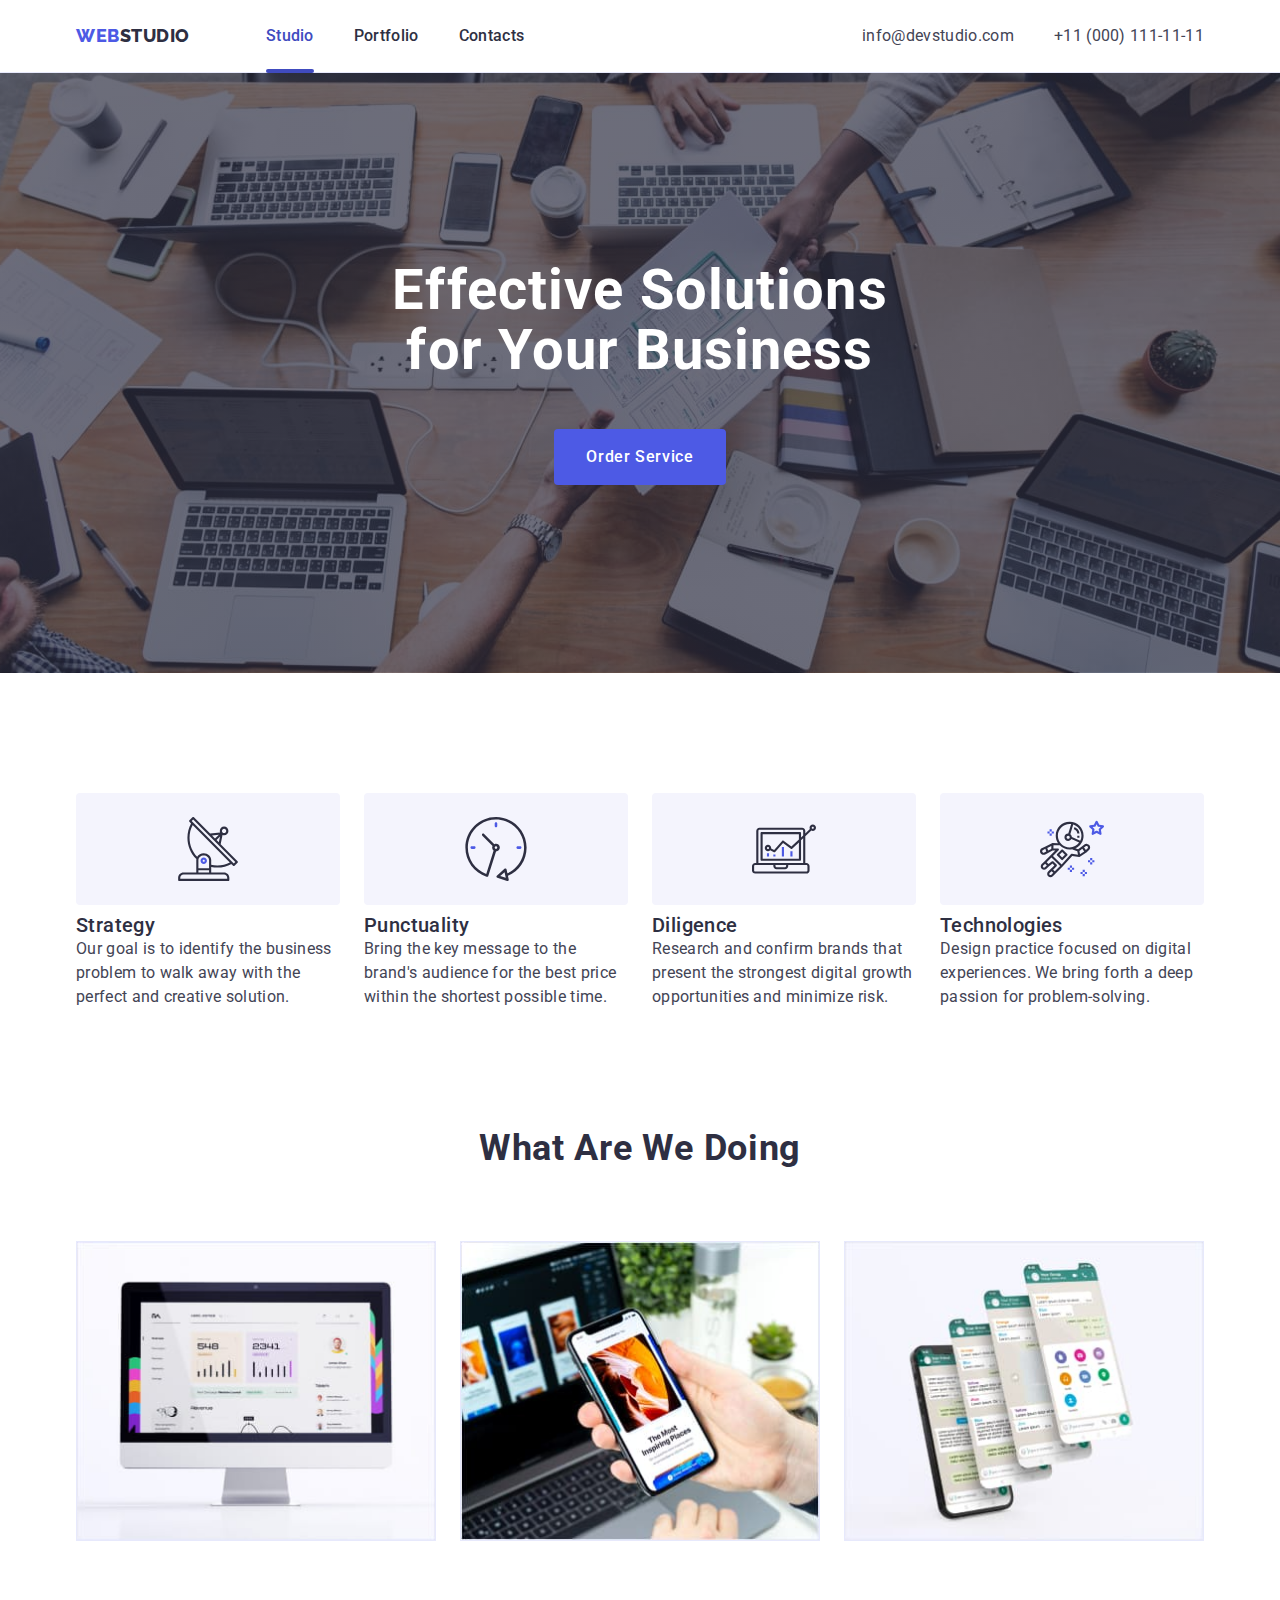
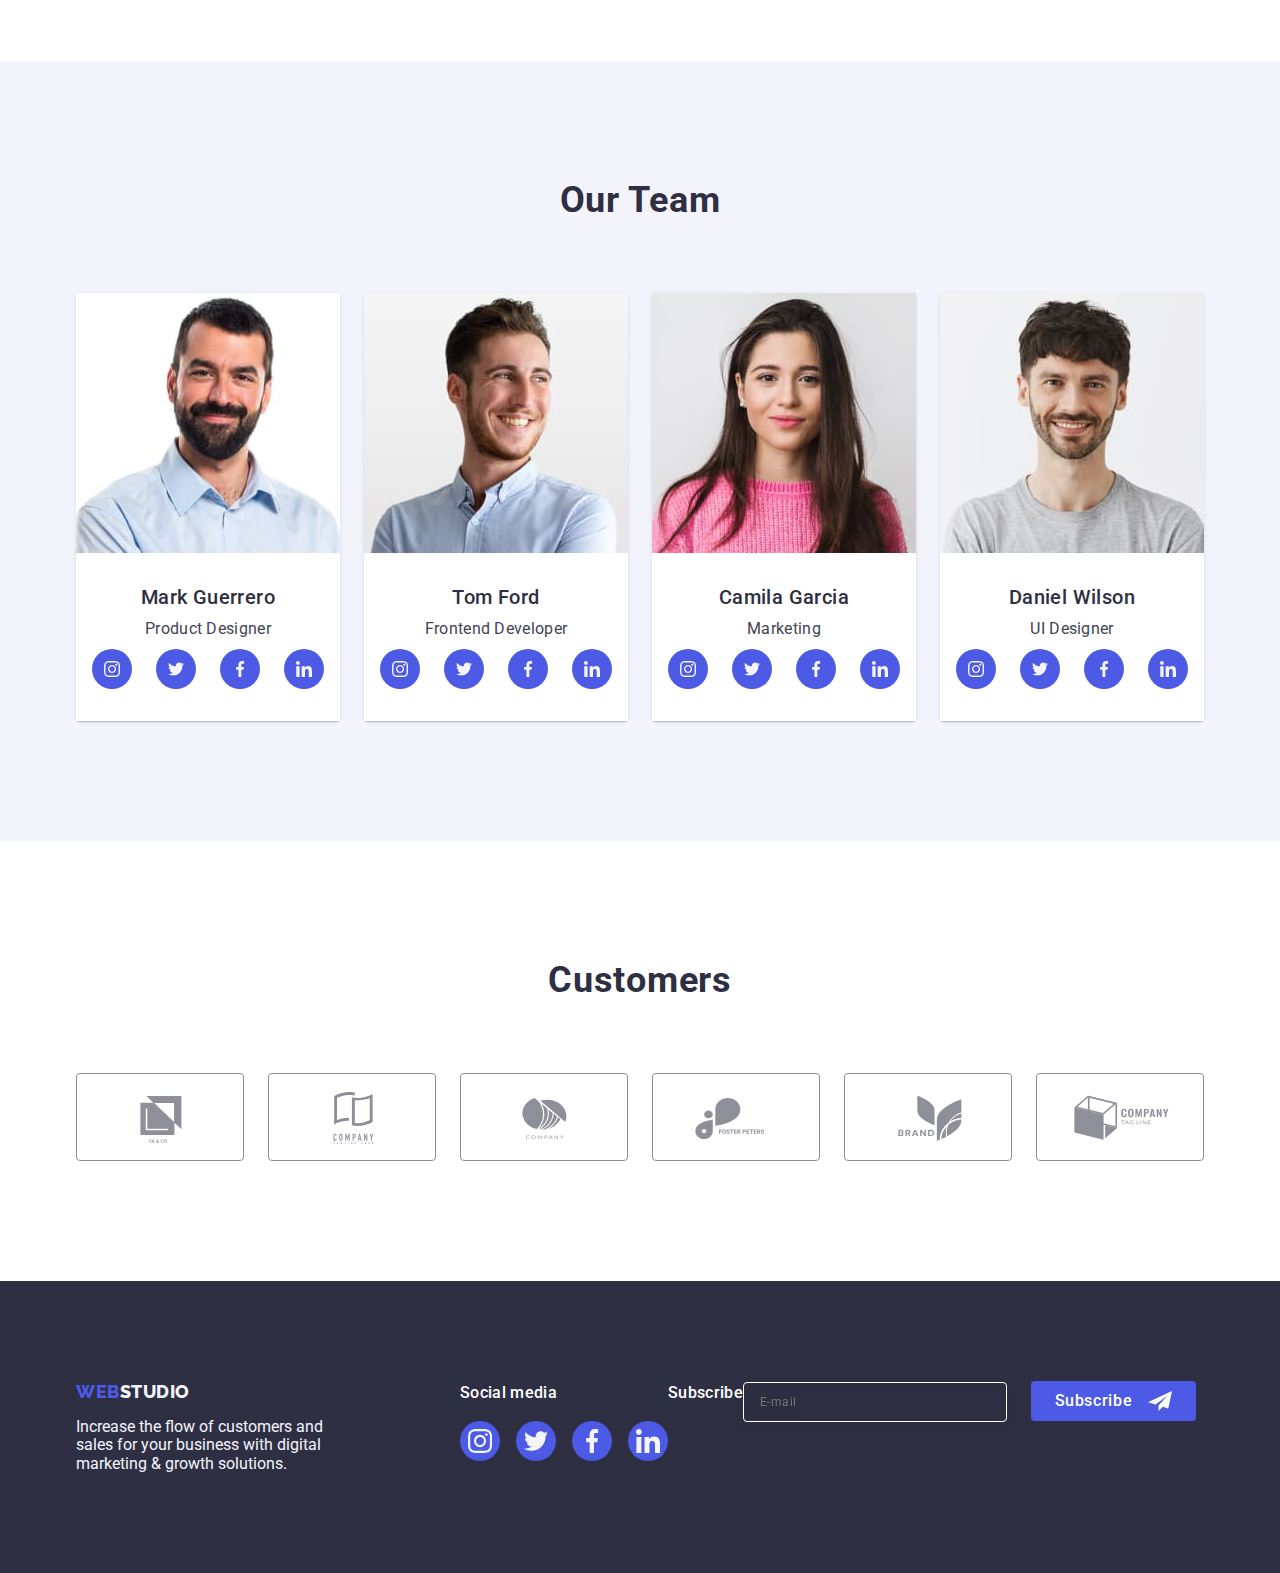
==== index.html @ c1690b7e "checkbox" ====
<!DOCTYPE html>
<html lang="en">
  <head>
    <meta charset="UTF-8" />
    <meta name="viewport" content="width=device-width, initial-scale=1.0" />
    <title>WebStudio</title>
    <link rel="preconnect" href="https://fonts.googleapis.com" />
    <link rel="preconnect" href="https://fonts.gstatic.com" crossorigin />
    <link
      href="https://fonts.googleapis.com/css2?family=Raleway:wght@800&family=Roboto:wght@400;500;700;900&display=swap"
      rel="stylesheet"
    />
    <link
      href="
     https://cdn.jsdelivr.net/npm/modern-normalize@2.0.0/modern-normalize.min.css"
      rel="stylesheet"
    />
    <link rel="stylesheet" href="./css/styles.css" />
  </head>

  <body class="body">
    <!-- header -->

    <header class="page-header">
      <div class="container container-header">
        <nav class="site-nav">
          <a class="link logo" href="./index.html">
            Web<span class="logo-span">Studio</span></a
          >
          <ul class="list header-list">
            <li>
              <a
                class="menue site-nav menu-link header-link header-active"
                href="./index.html"
                >Studio</a
              >
            </li>
            <li>
              <a class="menue site-nav menu-link link" href="./portfolio.html"
                >Portfolio</a
              >
            </li>
            <li>
              <a class="menue site-nav menu-link link" href="">Contacts</a>
            </li>
          </ul>
        </nav>
        <address class="contacts">
          <ul class="list adress">
            <li>
              <a class="contacts-link link" href="mailto:info@devstudio.com"
                >info@devstudio.com</a
              >
            </li>
            <li>
              <a class="contacts-link link" href="tel:+110001111111"
                >+11 (000) 111-11-11</a
              >
            </li>
          </ul>
        </address>
      </div>
    </header>

    <!-- =====================HERO=============================== -->
    <main>
      <section class="page-hero">
        <div class="container">
          <h1 class="hero-title">Effective Solutions for Your Business</h1>
          <button class="hero-btn" type="button" data-modal-open>
            Order Service
          </button>
        </div>
      </section>

      <!-- ================================FUTURE========================-->

      <section class="future">
        <div class="container">
          <h2 class="visually-hidden section-description">Future</h2>
          <ul class="list page-future">
            <li class="gallery-item">
              <div class="future-wrapper">
                <svg class="future-box" width="64" height="64">
                  <use href="./images/icons.svg#icon-antenna"></use>
                </svg>
              </div>
              <h3 class="description-title future-item">Strategy</h3>
              <p class="subtitle future-text">
                Our goal is to identify the business problem to walk away with
                the perfect and creative solution.
              </p>
            </li>

            <li class="gallery-item">
              <div class="future-wrapper">
                <svg class="" width="64" height="64">
                  <use href="./images/icons.svg#icon-clock"></use>
                </svg>
              </div>
              <h3 class="description-title future-item">Punctuality</h3>
              <p class="subtitle future-text">
                Bring the key message to the brand's audience for the best price
                within the shortest possible time.
              </p>
            </li>

            <li class="gallery-item">
              <div class="future-wrapper">
                <svg class="" width="64" height="64">
                  <use href="./images/icons.svg#icon-diagram"></use>
                </svg>
              </div>
              <h3 class="description-title future-item">Diligence</h3>
              <p class="subtitle future-text">
                Research and confirm brands that present the strongest digital
                growth opportunities and minimize risk.
              </p>
            </li>

            <li class="gallery-item">
              <div class="future-wrapper">
                <svg class="" width="64" height="64">
                  <use href="./images/icons.svg#icon-astronaut"></use>
                </svg>
              </div>
              <h3 class="description-title future-item">Technologies</h3>
              <p class="subtitle future-text">
                Design practice focused on digital experiences. We bring forth a
                deep passion for problem-solving.
              </p>
            </li>
          </ul>
        </div>
      </section>

      <!-- ================================WORK================================= -->

      <section class="work">
        <div class="container">
          <h2 class="section-description work-item">What are we doing</h2>
          <ul class="list work-card gallery-work">
            <li class="work-image">
              <img src="./images/image-1.jpg" alt="computer" width="360" />
            </li>
            <li class="work-image">
              <img src="./images/image-2.jpg" alt="phones" width="360" />
            </li>
            <li class="work-image">
              <img src="./images/image-3.jpg" alt="design" width="360" />
            </li>
          </ul>
        </div>
      </section>

      <!--============================EMPLOYEERS========================-->

      <section class="card">
        <div class="container team-wrapper">
          <h2 class="section-description card-title">Our Team</h2>
          <ul class="socials list section-team">
            <li class="imag-team gallery-items">
              <a href="" class="social-link"
                ><img
                  src="./images/team/team-card-1.jpg"
                  alt="team-card-1"
                  width="264"
              /></a>

              <div class="card-team">
                <h3 class="description-title employeers">Mark Guerrero</h3>
                <p class="subtitle position">Product Designer</p>

                <ul class="socials">
                  <li class="social-item">
                    <a href="" class="social-links">
                      <svg class="social-list-icon" width="16" height="16">
                        <use href="./images/icons.svg#icon-instagram"></use>
                      </svg>
                    </a>
                  </li>

                  <li class="social-item">
                    <a href="" class="social-links">
                      <svg class="social-list-icon" width="16" height="16">
                        <use href="./images/icons.svg#icon-twitter"></use>
                      </svg>
                    </a>
                  </li>

                  <li class="social-item">
                    <a href="" class="social-links">
                      <svg class="social-list-icon" width="16" height="16">
                        <use href="./images/icons.svg#icon-facebook"></use>
                      </svg>
                    </a>
                  </li>

                  <li class="social-item">
                    <a href="" class="social-links">
                      <svg class="social-list-icon" width="16" height="16">
                        <use href="./images/icons.svg#icon-linkedin"></use>
                      </svg>
                    </a>
                  </li>
                </ul>
              </div>
            </li>

            <li class="imag-team gallery-items">
              <img
                src="./images/team/team-card-2.jpg"
                alt="team-card-2"
                width="264"
              />
              <div class="card-team">
                <h3 class="description-title employeers">Tom Ford</h3>
                <p class="subtitle position">Frontend Developer</p>
                <ul class="socials">
                  <li class="social-item">
                    <a href="" class="social-links">
                      <svg class="social-list-icon" width="16" height="16">
                        <use href="./images/icons.svg#icon-instagram"></use>
                      </svg>
                    </a>
                  </li>

                  <li class="social-item">
                    <a href="" class="social-links">
                      <svg class="social-list-icon" width="16" height="16">
                        <use href="./images/icons.svg#icon-twitter"></use>
                      </svg>
                    </a>
                  </li>

                  <li class="social-item">
                    <a href="" class="social-links">
                      <svg class="social-list-icon" width="16" height="16">
                        <use href="./images/icons.svg#icon-facebook"></use>
                      </svg>
                    </a>
                  </li>

                  <li class="social-item">
                    <a href="" class="social-links">
                      <svg class="social-list-icon" width="16" height="16">
                        <use href="./images/icons.svg#icon-linkedin"></use>
                      </svg>
                    </a>
                  </li>
                </ul>
              </div>
            </li>

            <li class="imag-team gallery-items">
              <img
                src="./images/team/team-card-3.jpg"
                alt="team-card-3"
                width="264"
              />
              <div class="card-team">
                <h3 class="description-title employeers">Camila Garcia</h3>
                <p class="subtitle position">Marketing</p>
                <ul class="socials">
                  <li class="social-item">
                    <a href="" class="social-links">
                      <svg class="social-list-icon" width="16" height="16">
                        <use href="./images/icons.svg#icon-instagram"></use>
                      </svg>
                    </a>
                  </li>

                  <li class="social-item">
                    <a href="" class="social-links">
                      <svg class="social-list-icon" width="16" height="16">
                        <use href="./images/icons.svg#icon-twitter"></use>
                      </svg>
                    </a>
                  </li>

                  <li class="social-item">
                    <a href="" class="social-links">
                      <svg class="social-list-icon" width="16" height="16">
                        <use href="./images/icons.svg#icon-facebook"></use>
                      </svg>
                    </a>
                  </li>

                  <li class="social-item">
                    <a href="" class="social-links">
                      <svg class="social-list-icon" width="16" height="16">
                        <use href="./images/icons.svg#icon-linkedin"></use>
                      </svg>
                    </a>
                  </li>
                </ul>
              </div>
            </li>

            <li class="imag-team gallery-items">
              <img
                src="./images/team/team-card-4.jpg"
                alt="team-card-4"
                width="264"
              />
              <div class="card-team">
                <h3 class="description-title employeers">Daniel Wilson</h3>
                <p class="subtitle position">UI Designer</p>
                <ul class="socials">
                  <li class="social-item">
                    <a href="" class="social-links">
                      <svg class="social-list-icon" width="16" height="16">
                        <use href="./images/icons.svg#icon-instagram"></use>
                      </svg>
                    </a>
                  </li>

                  <li class="social-item">
                    <a href="" class="social-links">
                      <svg class="social-list-icon" width="16" height="16">
                        <use href="./images/icons.svg#icon-twitter"></use>
                      </svg>
                    </a>
                  </li>

                  <li class="social-item">
                    <a href="" class="social-links">
                      <svg class="social-list-icon" width="16" height="16">
                        <use href="./images/icons.svg#icon-facebook"></use>
                      </svg>
                    </a>
                  </li>

                  <li class="social-item">
                    <a href="" class="social-links">
                      <svg class="social-list-icon" width="16" height="16">
                        <use href="./images/icons.svg#icon-linkedin"></use>
                      </svg>
                    </a>
                  </li>
                </ul>
              </div>
            </li>
          </ul>
        </div>
      </section>

      <!-- =========================CUSTOMERS==================== -->
      <section class="customers">
        <div class="container">
          <h2 class="costomers-title section-description">Customers</h2>

          <ul class="custpmers-wrapper">
            <li class="customers-icons">
              <a href="" class="customers-link"
                ><svg class="svg-fill" width="104" height="56">
                  <use href="./images/icons.svg#icon-Logo-1"></use>
                </svg>
              </a>
            </li>

            <li class="customers-icons">
              <a href="" class="customers-link"
                ><svg class="svg-fill" width="104" height="56">
                  <use href="./images/icons.svg#icon-Logo-2"></use>
                </svg>
              </a>
            </li>

            <li class="customers-icons">
              <a href="" class="customers-link">
                <svg class="svg-fill" width="104" height="56">
                  <use href="./images/icons.svg#icon-Logo-3"></use>
                </svg>
              </a>
            </li>

            <li class="customers-icons">
              <a href="" class="customers-link"
                ><svg class="svg-fill" width="104" height="56">
                  <use href="./images/icons.svg#icon-Logo-4"></use>
                </svg>
              </a>
            </li>

            <li class="customers-icons">
              <a href="" class="customers-link">
                <svg class="svg-fill" width="104" height="56">
                  <use href="./images/icons.svg#icon-Logo-5"></use>
                </svg>
              </a>
            </li>

            <li class="customers-icons">
              <a href="" class="customers-link">
                <svg class="svg-fill" width="104" height="56">
                  <use href="./images/icons.svg#icon-Logo-6"></use>
                </svg>
              </a>
            </li>
          </ul>
        </div>
      </section>
    </main>

    <!-- FOOTER -->

    <footer class="page-footer">
      <div class="container footer-wrapper">
        <div class="footer">
          <a class="link logo-footer" href="./index.html"
            >Web<span class="footer-span">Studio</span></a
          >
          <p class="footer-subtitle">
            Increase the flow of customers and sales for your business with
            digital marketing & growth solutions.
          </p>
        </div>

        <div class="">
          <p class="social-subtitle">Social media</p>
          <ul class="social-footer">
            <li class="size">
              <a href="" class="footer-link-icon">
                <svg class="svg-fill" width="24" height="24">
                  <use href="./images/icons.svg#icon-instagram"></use>
                </svg>
              </a>
            </li>

            <li class="size">
              <a href="" class="footer-link-icon">
                <svg class="svg-fill" width="24" height="24">
                  <use href="./images/icons.svg#icon-twitter"></use>
                </svg>
              </a>
            </li>

            <li class="size">
              <a href="" class="footer-link-icon">
                <svg class="svg-fill" width="24" height="24">
                  <use href="./images/icons.svg#icon-facebook"></use>
                </svg>
              </a>
            </li>

            <li class="size">
              <a href="" class="footer-link-icon">
                <svg class="svg-fill" width="24" height="24">
                  <use href="./images/icons.svg#icon-linkedin"></use>
                </svg>
              </a>
            </li>
          </ul>
        </div>

        <div class="modal-wrapper-footer">
          <p class="modal-subscribe-footer">Subscribe</p>
          <form class="footer-form">
            <label for="emaile" class="footer-modal-label">
              <input
                id="user-email"
                type="email"
                name="user-email"
                class="footer-modal-input"
                placeholder="E-mail"
              />
            </label>
            <button type="submit" class="footer-btn">
              Subscribe
              <svg class="svg-footer" width="24" height="24">
                <use href="./images/icons.svg#icon-Frame"></use>
              </svg>
            </button>
          </form>
        </div>
      </div>
    </footer>

    <div class="backdrop is-hidden" data-modal>
      <div class="modal">
        <button class="modal-btn" type="button" data-modal-close>
          <svg class="modal-close" width="18" height="24">
            <use href="./images/icons.svg#icon-close-black"></use>
          </svg>
        </button>

        <p class="modal-title">Leave your contacts and we will call you back</p>
        <form class="modal-form" name="register-name">
          <div class="modal-list">
            <label for="register-name" class="modal-label">Name</label>
            <div class="modal-item">
              <input
                class="modal-input"
                type="text"
                name="register_name"
                id="register_name"
                placeholder="Name"
                required
                pattern="^[a-zA-Za-яА-Я]+$"
              />
              <svg class="modal-icon" width="18" height="24">
                <use href="./images/icons.svg#icon-person-black"></use>
              </svg>
            </div>
          </div>

          <div class="modal-list">
            <label for="register-phone" class="modal-label">Phone</label>
            <div class="modal-item">
              <input
                class="modal-input"
                type="tel"
                name="register_phone"
                id="register_phone"
                placeholder="Phone"
                required
                pattern="[0-9]{3}-[0-9]{3}-[0-9]{2}-[0-9]{2}"
                title="xxx-xxx-xx-xx"
              />
              <svg class="modal-icon" width="18" height="24">
                <use href="./images/icons.svg#icon-phone-black"></use>
              </svg>
            </div>
          </div>

          <div class="modal-list">
            <label for="register-email" class="modal-label">Email</label>
            <div class="modal-item">
              <input
                class="modal-input"
                type="email"
                name="register_email"
                id="register_email"
                placeholder="Email"
                required
              />
              <svg class="modal-icon" width="18" height="24">
                <use href="./images/icons.svg#icon-email-black"></use>
              </svg>
            </div>
          </div>

          <div class="modal-list">
            <label for="user-comment" class="modal-label">Comment</label>
            <div class="modal-item">
              <input
                class="modal-input text-comment comment-box"
                type="comment"
                name="user_comment"
                id="user_comment"
                placeholder="Text input"
                required
              />
            </div>
          </div>

          <div>
            <label class="modal-agreement">
              <input
                class="modal-agreement-checkbox"
                type="checkbox"
                value="true"
                name="user_privasy"
              />
              <span class="modal-agreement-desc"
                >I accept the terms and conditions of the
                <a class="modal-agreement-link" href="#"
                  >Privacy Policy</a
                ></span
              >
              <svg class="modal-close" width="10" height="8">
                <use href="./images/icons.svg#icon-Vector"></use>
              </svg>
            </label>
          </div>
          <button type="submit" class="modal-send">Send</button>
        </form>
      </div>
    </div>
    <script type="module" src="./js/modal.js"></script>
  </body>
</html>
---- css/styles.css ----
:root {
  --primary-font: Roboto, sans-serif;
  --secondary-font: Raleway, sans-serif;

  --hero-text-color: #ffffff;
  --hero-theme-dark: #2e2f42;

  --body-text-color-dark: #2e2f42;
  --body-text-color-light: #434455;
  --body-theme-light: #ffffff;

  --footer-text-color: #f4f4fd;
  --footer-theme-dark: #2e2f42;
  --accent-color: #404bbf;
  --border-color: #e7e9fc;
  --customers-color: #8e8f99;
  --fill-color: #f4f4fd;
}

.body {
  color: var(--body-text-color-light);
  font-family: Roboto, sans-serif;
  background-color: var(--body-theme-light);
}

.list {
  padding: 0;
  margin: 0;
  list-style: none;
}

.link {
  text-decoration: none;
}

.container {
  width: 1158px;
  padding-left: 15px;
  padding-right: 15px;
  margin-left: auto;
  margin-right: auto;
}

/* ========================COMPONENTS===================== */

.section-description {
  text-align: center;
  margin-bottom: 24px;

  color: var(--body-text-color-dark);
  font-size: 36px;
  font-weight: 700;
  line-height: 1.11;
  letter-spacing: 0.72px;
  text-transform: capitalize;
}

.description-title {
  display: flex;
  flex-direction: column;
  gap: 8px;

  color: var(--body-text-color-dark);
  font-size: 20px;
  font-weight: 500;
  line-height: 1.2;
  letter-spacing: 0.4px;
}

.subtitle {
  color: var(--body-text-color-light);
  font-size: 16px;
  font-weight: 400;
  line-height: 1.5;
  letter-spacing: 0.32px;
}

/* ============================HEADER=============== */
.page-header {
  border-bottom: 1px solid #e7e9fc;
  box-shadow: 0px 2px 1px rgba(46, 47, 66, 0.08),
    0px 1px 1px rgba(46, 47, 66, 0.16), 0px 1px 6px rgba(46, 47, 66, 0.08);
}

.container-header {
  display: flex;
}

.site-nav {
  display: flex;
  align-items: center;

  margin-right: auto;
  font-size: 16px;
  font-weight: 500;
  line-height: 1.5;
  letter-spacing: 0.32px;
  color: #2e2f42;
  transition: color 250ms cubic-bezier(0.4, 0, 0.2, 1);
}

.logo {
  margin-right: 76px;
  color: var(--iris, #4d5ae5);
  font-size: 18px;
  font-family: Raleway, sans-serif;
  font-weight: 800;
  line-height: 1.17;
  letter-spacing: 0.54px;
  text-transform: uppercase;
}

.logo:hover,
.logo:focus {
  color: var(--accent-color, #404bbf);
}

.logo-span {
  color: #2e2f42;
}

.menu-link:hover,
.menu-link:focus {
  color: var(--accent-color, #404bbf);
}

.contacts-link {
  display: inline-block;
  list-style: none;
  padding-top: 24px;
  padding-bottom: 24px;
  color: var(--slate, #434455);
  font-size: 16px;
  line-height: 1.5;
  letter-spacing: 0.32px;
  font-style: normal;
  transition: color 250ms cubic-bezier(0.4, 0, 0.2, 1);
}

.contacts-link:hover,
.contacts-link:focus {
  color: var(--accent-color, #404bbf);
  font-style: normal;
}

.adress {
  display: flex;
  margin: 0;
  padding: 0;
  gap: 40px;
}

.header-list {
  display: flex;
  gap: 40px;
}

.menue {
  padding-bottom: 24px;
  padding-top: 24px;
}

.header-link {
  display: block;
  padding: 24px 0;
  font-size: 16px;
  font-weight: 500;
  position: relative;
}

.header-active::after {
  display: block;
  content: "";
  position: absolute;
  width: 48px;
  height: 4px;
  border-radius: 2px;
  background: var(--accent-color);
  bottom: -1px;
}
.header-active {
  color: var(--accent-color, #404bbf);
}

/* ========================HERO===================== */

.page-hero {
  background-color: var(--hero-theme-dark);
  padding: 188px 0;
}
.hero-title {
  max-width: 496px;
  margin-left: auto;
  margin-right: auto;
  margin-bottom: 48px;
  color: var(--hero-text-color);

  text-align: center;
  font-size: 56px;
  font-weight: 700;
  line-height: 1.07;
  letter-spacing: 1.12px;
}

.hero-btn {
  border: none;
  border-radius: 4px;
  padding: 16px 32px;
  margin: 0 auto;
  display: block;
  min-width: 169px;
  height: 56px;

  color: var(--white, #ffffff);
  background: var(--iris, #4d5ae5);
  font-family: Roboto, sans-serif;
  font-size: 16px;
  font-weight: 500;
  line-height: 1.5;
  letter-spacing: 0.64px;
  cursor: pointer;
  transition: background-color 250ms cubic-bezier(0.4, 0, 0.2, 1);
}

.hero-btn:hover,
.hero-btn:focus {
  background: var(--accent-color, #404bbf);
}

.page-hero {
  background-color: rgba(46, 47, 66, 0.7);
  background-image: url(../images/header/people-office.jpg);
  background-repeat: no-repeat;
  background-position: center;
  background-size: cover;
  max-width: 1440px;
  margin: 0 auto;
  background-image: linear-gradient(
      rgba(46, 47, 66, 0.7),
      rgba(46, 47, 66, 0.7)
    ),
    url(../images/header/people-office.jpg);
}

/* ============================================== */

/* ====================about ==============*/

.visually-hidden {
  position: absolute;
  width: 1px;
  height: 1px;
  margin: -1px;
  border: 0;
  padding: 0;
  white-space: nowrap;
  clip-path: inset(100%);
  clip: rect(0 0 0 0);
  overflow: hidden;
}

.future {
  padding: 120px 0;
}

.page-future {
  display: flex;
  gap: 24px;
}

.future-text {
  flex-direction: column;
  margin: 0;
  padding: 0;
}

.gallery-item {
  flex-basis: calc((100% - 3 * 24px) / 4);
}

.future-wrapper {
  display: flex;
  justify-content: center;
  align-items: center;
  height: 112px;
  border-radius: 4px;
  background-color: #f4f4fd;
  margin-bottom: 8px;
}

.future-box {
  display: flex;
  justify-content: center;
  align-items: center;
}

/* =============work================ */

.work {
  padding-bottom: 120px;
}
.work-item {
  margin-bottom: 72px;
}

.work-card {
  display: flex;
  gap: 24px;
}

.work-image {
  border: 1px solid var(--cornflower, #e7e9fc);
}
.gallery-work {
  flex-basis: calc((100% - 2 * 24px) / 3);
}

/* ==================Employers==================== */

.card {
  padding: 120px 0;
  background-color: var(--cloud, #f4f4fd);
}

.card-title {
  text-align: center;
  margin-bottom: 72px;
}

.section-team {
  display: flex;
  gap: 24px;
}

.imag-team {
  border-radius: 0px 0px 4px 4px;
  box-shadow: 0px 1px 6px rgba(46, 47, 66, 0.08),
    0px 1px 1px rgba(46, 47, 66, 0.16), 0px 2px 1px rgba(46, 47, 66, 0.08);
}

.card-team {
  text-align: center;
  padding: 32px 16px;
  background: var(--white, #fff);
}

.employeers {
  text-align: center;
  margin-bottom: 8px;
}

.position {
  margin-bottom: 8px;
}

.gallery-items {
  transition: background-color 250ms cubic-bezier(0.4, 0, 0.2, 1);
  flex-basis: calc((100% - 3 * 24px) / 4);
}

.socials {
  display: flex;
  justify-content: center;
  gap: 24px;
}

.social-item {
  width: 40px;
  height: 40px;
}

.social-links {
  display: flex;
  justify-content: center;
  align-items: center;
  width: 100%;
  height: 100%;
  border-radius: 50%;
  background-color: #4d5ae5;
  transition: background-color 250ms cubic-bezier(0.4, 0, 0.2, 1);
}

.social-links:hover,
.social-links:focus {
  background-color: #404bbf;
}

.social-list-icon {
  fill: var(--fill-color);
}

/* ===========Customers======== */
.customers {
  padding: 120px 0;
}

.costomers-title {
  margin-bottom: 72px;
}
.custpmers-wrapper {
  display: flex;
  gap: 24px;
}

.customers-icons {
  height: 88px;
  width: calc((100% - 120px) / 6);
}

.customers-link {
  display: flex;
  align-items: center;
  justify-content: center;
  width: 100%;
  height: 100%;
  border-radius: 4px;
  border: 1px solid #8e8f99;
  color: var(--customers-color, #8e8f99);
  transition: border-color 250ms cubic-bezier(0.4, 0, 0.2, 1),
    color 250ms cubic-bezier(0.4, 0, 0.2, 1);
}

.customers-link:hover,
.customers-link:focus {
  border-color: #404bbf;
  color: #404bbf;
}

.svg-fill {
  fill: currentColor;
}

/* =================FOOTER================ */

.page-footer {
  background-color: var(--footer-theme-dark);
  color: var(--footer-text-color);
  padding: 100px 0;
}

.footer {
  margin-right: 120px;
}

.footer-subtitle {
  color: var(--footer-text-color);
  background-color: var(--footer-theme-dark);
  display: flex;
  max-width: 264px;
}

.logo-footer {
  margin-right: 76px;
  color: var(--iris, #4d5ae5);
  font-size: 18px;
  font-family: Raleway, sans-serif;
  font-weight: 800;
  line-height: 1.17;
  letter-spacing: 0.54px;
  text-transform: uppercase;
  display: inline-block;
  margin-bottom: 16px;
}

.footer-span {
  color: #f4f4fd;
}

.footer-wrapper {
  display: flex;
  align-items: baseline;
}

.social-subtitle {
  margin-bottom: 16px;
  color: #ffffff;
  font-size: 16px;
  font-weight: 500;
  line-height: 1.5;
  letter-spacing: 0.02em;
}

.social-footer {
  display: flex;
  gap: 16px;
}

.size {
  width: 40px;
  height: 40px;
}

.footer-link-icon {
  display: flex;
  align-items: center;
  justify-content: center;
  border-radius: 50%;
  width: 100%;
  height: 100%;
  background-color: #4d5ae5;
  transition: background-color 250ms cubic-bezier(0.4, 0, 0.2, 1);
}

.icon {
  color: var(--fill-color);
}

.footer-link-icon:hover,
.footer-link-icon:focus {
  background-color: #31d0aa;
}

/* ========================PORTFOLIO====================== */

.portfolio {
  padding: 96px 0 120px 0;
}

.page-portfolio {
  display: flex;
  justify-content: center;
  gap: 24px;
  margin-bottom: 72px;
}

.card-content {
  display: flex;
  flex-wrap: wrap;
  column-gap: 24px;
  row-gap: 48px;
}

.link-content:hover,
.link-content:focus {
  box-shadow: 0px 1px 6px rgba(46, 47, 66, 0.08),
    0px 1px 1px rgba(46, 47, 66, 0.16), 0px 2px 1px rgba(46, 47, 66, 0.08);
}

.portfolio-item {
  display: block;
  flex-basis: calc((100% - 2 * 24px) / 3);
}

.portfolio-item .link {
  display: block;
}

.projects {
  padding: 32px 16px;
  border: 1px solid var(--border-color);
  border-top: none;
}

.proj-title {
  margin-bottom: 8px;
}

.btn-filter {
  color: var(--iris, #4d5ae5);
  background-color: var(--cloud, #f4f4fd);
  font-family: Roboto, sans-serif;
  text-align: center;
  font-size: 16px;
  font-weight: 500;
  line-height: 1.5;
  letter-spacing: 0.64px;
  cursor: pointer;
  border: none;

  transition: color 250ms cubic-bezier(0.4, 0, 0.2, 1),
    background-color 250ms cubic-bezier(0.4, 0, 0.2, 1),
    border-color 250ms cubic-bezier(0.4, 0, 0.2, 1),
    box-shadow 250ms cubic-bezier(0.4, 0, 0.2, 1);

  padding: 12px 24px;
  border-radius: 4px;
  border: 1px solid var(--border-color);
  box-shadow: 0px 2px 2px 0px rgba(0, 0, 0, 0.12),
    0px 2px 1px 0px rgba(0, 0, 0, 0.08), 0px 3px 1px 0px rgba(0, 0, 0, 0.1);
}

.btn-filter:hover,
.btn-filter:focus {
  color: #ffffff;
  background-color: var(--accent-color, #404bbf);
  border: 1px solid transparent;
}

.portfolio-active::after {
  display: block;
  content: "";
  position: absolute;
  width: 100%;
  height: 4px;
  border-radius: 2px;
  background: var(--accent-color);
  bottom: -1px;
  left: 0;
}

.portfolio-active {
  position: relative;
  color: var(--accent-color, #404bbf);
}

/* =======================OVERLAY==================== */
.overlay {
  position: absolute;
  top: 0;
  padding: 40px 32px;
  width: 100%;
  height: 100%;

  background-color: #4d5ae5;
  font-size: 16px;
  line-height: 1.5;
  letter-spacing: 0.02em;
  color: #f4f4fd;

  transform: translateY(100%);

  transition: transform 250ms cubic-bezier(0.4, 0, 0.2, 1);
}

.overlay-wrapper {
  position: relative;
  overflow: hidden;
  transition: box-shadow 250ms cubic-bezier(0.4, 0, 0.2, 1);
}

.link-content:hover .overlay,
.link-content:focus .overlay {
  transform: translateY(0%);
}
/* ===============RESET-START============= */

body {
  background-color: var(--body-theme-light);
  font-family: Roboto, sans-serif;
}

h1,
h2,
h3,
h4,
p {
  margin: 0;
}

ul {
  list-style: none;
  padding: 0;
  margin: 0;
}

a {
  text-decoration: none;
  color: currentColor;
}

img {
  display: block;
  max-width: 100%;
  height: auto;
}

button {
  font-family: inherit;
  color: inherit;
  cursor: pointer;
}

address {
  font-style: normal;
}

/*=========== modal-footer============= */

.modal-wrapper-footer {
  display: flex;
  margin-right: 0;
}

.modal-subscribe-footer {
  font-size: 16px;
  font-weight: 500;
  line-height: 1.5;
  letter-spacing: 0.02em;
  margin-bottom: 16px;
  color: #ffffff;
}

.footer-form {
  display: flex;
  align-items: baseline;
  gap: 24px;
}

.footer-modal-label {
}

.footer-modal {
}

.footer-modal-input {
  background-color: transparent;
  color: #ffffff;
  font-size: 12px;
  font-weight: 400;
  line-height: 1.5;
  letter-spacing: 0.04em;
  padding-left: 16px;

  width: 264px;
  height: 40px;

  filter: drop-shadow(0px 4px 4px rgba(0, 0, 0, 0.15));
  border-radius: 4px;
  border: 1px solid #ffffff;
}

.footer-btn {
  display: inline-flex;
  justify-content: center;
  align-items: center;
  border: none;
  min-width: 165px;
  height: 40px;

  background-color: #4d5ae5;
  color: #ffffff;

  font-family: Roboto, sans-serif;
  font-size: 16px;
  font-weight: 500;
  line-height: 1.5;
  letter-spacing: 0.04em;
  border-radius: 4px;
  cursor: pointer;
}

.svg-footer {
  margin-left: 16px;
  color: #ffffff;
  fill: currentColor;
}

/* ============MODAL======== */

.backdrop {
  display: flex;
  justify-content: center;
  align-items: center;
  width: 100%;
  height: 100%;
  position: fixed;
  top: 0;
  left: 0;
  border-radius: 4px;
  background-color: rgba(46, 47, 66, 0.4);
  transition: opacity 250ms cubic-bezier(0.4, 0, 0.2, 1),
    visibility 250ms cubic-bezier(0.4, 0, 0.2, 1);
}

.is-hidden {
  pointer-events: none;
  opacity: 0;
  visibility: hidden;
}

.modal {
  top: 50%;
  left: 50%;
  position: absolute;
  width: 408px;
  padding: 72px 24px 24px 24px;
  min-height: 584px;
  transform: translate(-50%, -50%) scale(1);
  background: #fcfcfc;
  border-radius: 4px;

  transition: transform 250ms cubic-bezier(0.4, 0, 0.2, 1);

  box-shadow: 0px 2px 1px 0px rgba(0, 0, 0, 0.2),
    0px 1px 3px 0px rgba(0, 0, 0, 0.12), 0px 1px 1px 0px rgba(0, 0, 0, 0.14);
}

.modal-btn {
  display: flex;
  justify-content: center;
  align-items: center;
  position: absolute;
  width: 24px;
  height: 24px;
  top: 24px;
  right: 24px;
  padding: 0;
  border-radius: 50%;
  background-color: #e7e9fc;
  border: 1px solid rgba(0, 0, 0, 0.1);
  cursor: pointer;
  transition: background-color 250ms cubic-bezier(0.4, 0, 0.2, 1),
    border 250ms cubic-bezier(0.4, 0, 0.2, 1);
}

.modal-btn:hover,
.modal-btn:focus {
  border: none;
  background-color: var(--accent-color);
}

.modal-close {
  transition: fill 250ms cubic-bezier(0.4, 0, 0.2, 1);
}

.modal-btn:hover,
.modal-btn:focus {
  fill: #ffffff;
}

.modal-title {
  display: block;
  flex-direction: column;
  text-align: center;
  margin-bottom: 16px;
  font-size: 16px;
  font-weight: 500;
  line-height: 1.5;
  letter-spacing: 0.02em;
  color: #2e2f42;
}

.modal-form {
}

.modal-list {
  display: flex;
  flex-direction: column;
  margin-bottom: 8px;
}

.modal-item {
  display: flex;
  position: relative;
  flex-direction: column;
}

.modal-label {
  display: block;
  gap: 24px;
  font-size: 12px;
  font-weight: 400;
  line-height: 1.17;
  letter-spacing: 0.04em;
  color: #8e8f99;
  margin-bottom: 4px;
}

.modal-input {
  width: 100%;
  height: 40px;
  padding: 8px;
  border-radius: 4px;
  padding-left: 38px;
  border: 1px solid rgba(46, 47, 66, 0.4);
  background-color: transparent;
  outline: transparent;
  transition: border-color 250ms cubic-bezier(0.4, 0, 0.2, 1);
}

.modal-icon {
  display: block;
  position: absolute;
  left: 16px;
  top: 50%;
  transform: translateY(-50%);
  transition: fill 250ms cubic-bezier(0.4, 0, 0.2, 1);
  pointer-events: none;
}

.modal-input:focus {
  border-color: #4d5ae5;
}

.modal-input:focus + .modal-icon {
  fill: #4d5ae5;
}

.comment-box {
  display: block;
  width: 100%;
  height: 120px;
}

.text-comment {
  font-size: 12px;
  font-weight: 400;
  line-height: 1.17;
  letter-spacing: 0.04em;
  color: rgba(46, 47, 66, 0.4);
}

/* ===================CHECKBOX================== */

.modal-agreement {
  display: flex;
  align-items: center;
  gap: 8px;
}

.modal-agreement-checkbox {
  appearance: none;
  width: 16px;
  height: 16px;
  border: 1px solid rgba(46, 47, 66, 0.4);
  border-radius: 2px;
}

.modal-agreement-desc {
}

.modal-agreement-link {
  color: #4d5ae5;
}

.modal-agreement-checkbox:checked {
  background-size: 10px 8px;
  background-color: var(--accent-color);
  border-color: transparent;
}

.modal-send {
  display: block;
  border: none;
  margin: 0 auto;
  padding: 16px 32px;
  min-width: 169px;
  height: 56px;

  transition: background-color 250ms cubic-bezier(0.4, 0, 0.2, 1);
  border-radius: 4px;
  background: #4d5ae5;
  box-shadow: 0px 4px 4px 0px rgba(0, 0, 0, 0.15);
  color: #ffffff;

  font-size: 16px;
  font-weight: 500;
  line-height: 1.5;
  letter-spacing: 0.64px;
}
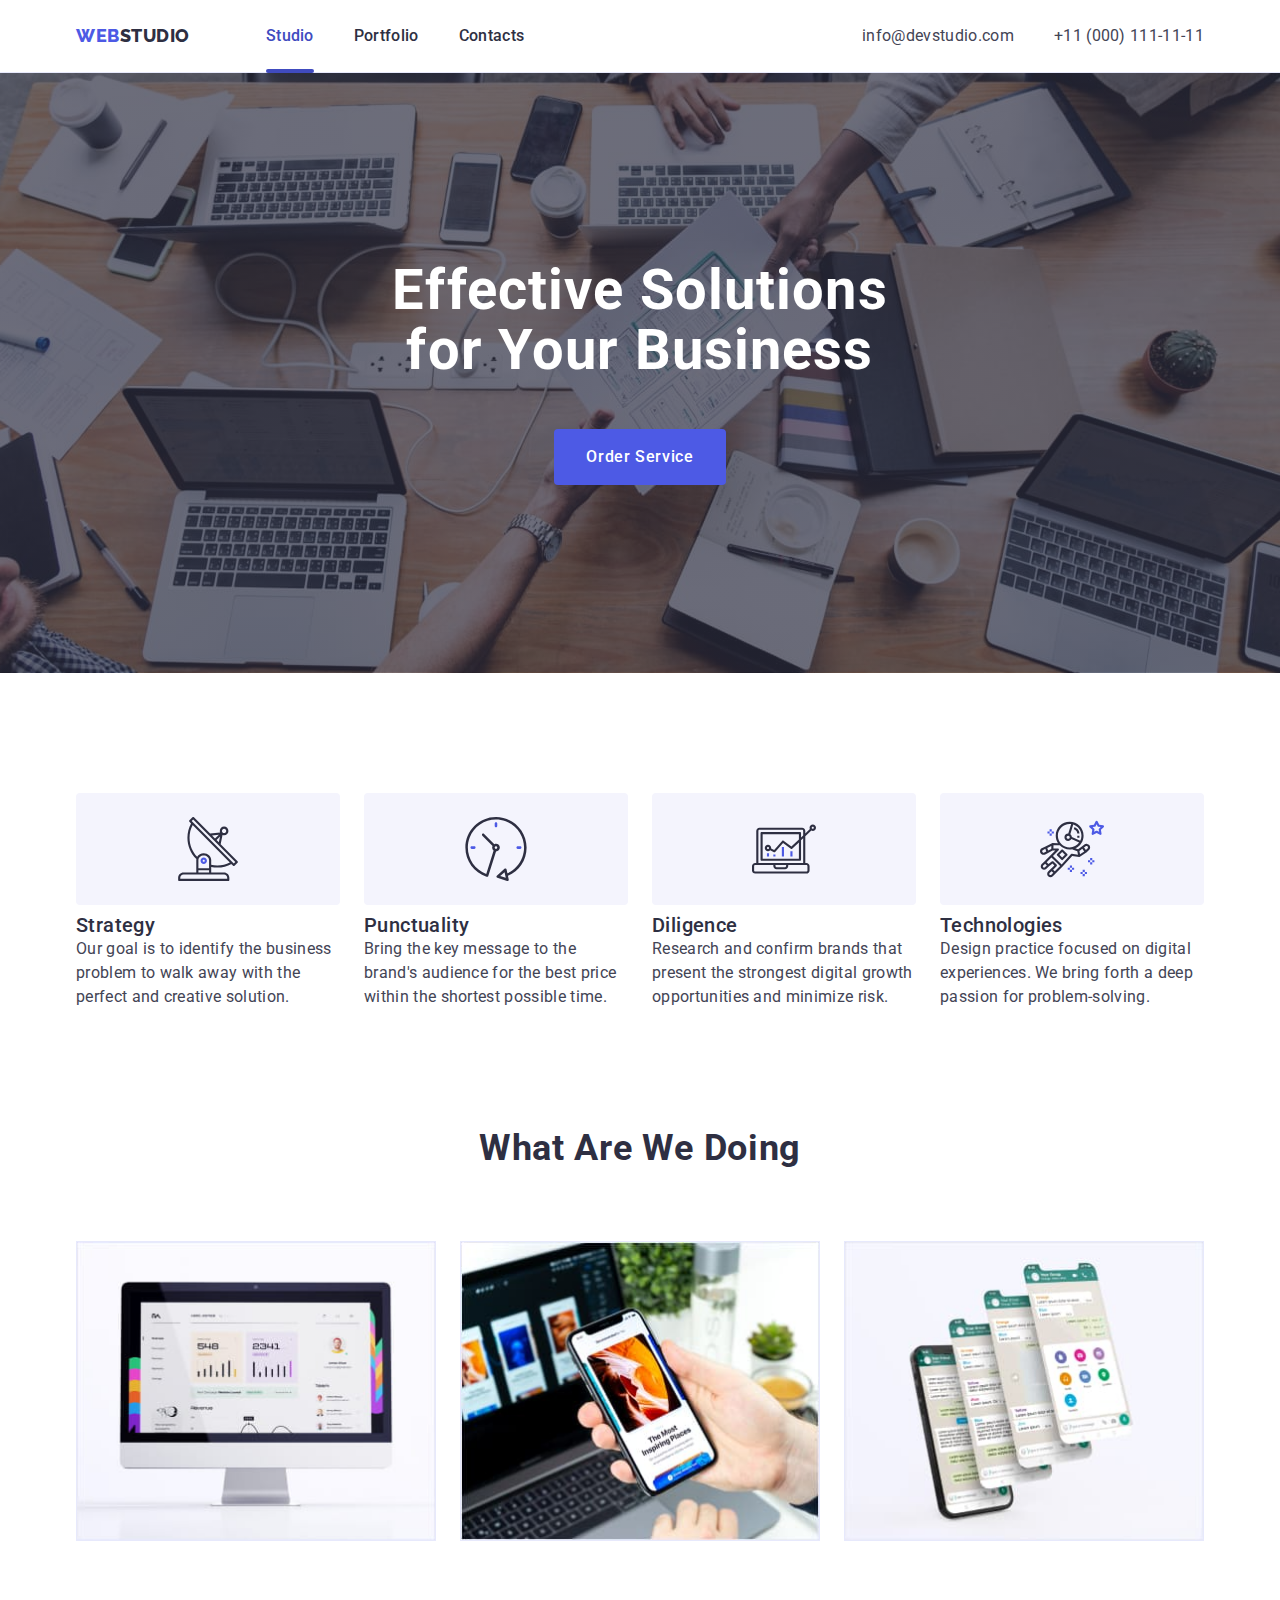
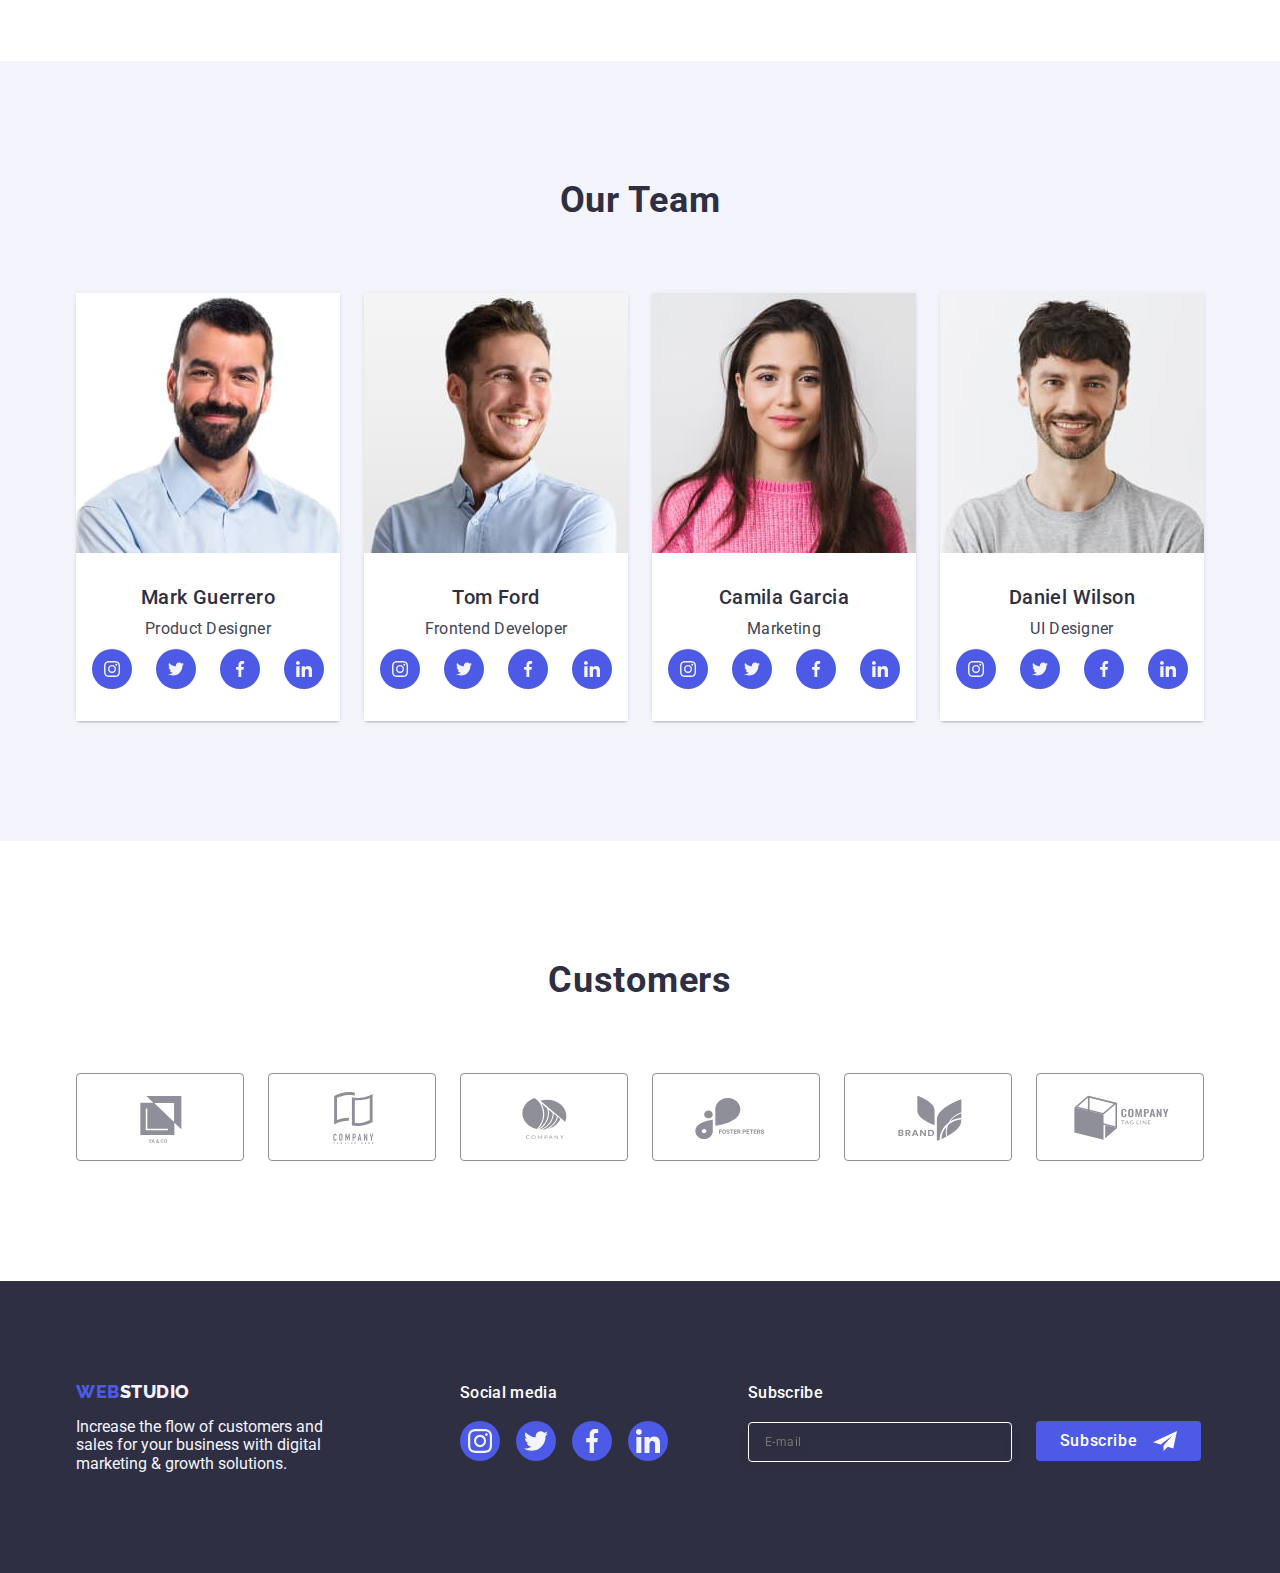
==== commit 4f02c672: "textarea+checkbox" ====
--- a/index.html
+++ b/index.html
@@ -457,7 +457,7 @@
         <div class="modal-wrapper-footer">
           <p class="modal-subscribe-footer">Subscribe</p>
           <form class="footer-form">
-            <label for="emaile" class="footer-modal-label">
+            <label for="user-email" class="footer-modal-label">
               <input
                 id="user-email"
                 type="email"
@@ -488,14 +488,14 @@
         <p class="modal-title">Leave your contacts and we will call you back</p>
         <form class="modal-form" name="register-name">
           <div class="modal-list">
-            <label for="register-name" class="modal-label">Name</label>
+            <label for="user-name" class="modal-label">Name</label>
             <div class="modal-item">
               <input
                 class="modal-input"
                 type="text"
-                name="register_name"
-                id="register_name"
-                placeholder="Name"
+                name="user-name"
+                id="user-name"
+                placeholder="Your name"
                 required
                 pattern="^[a-zA-Za-яА-Я]+$"
               />
@@ -511,9 +511,9 @@
               <input
                 class="modal-input"
                 type="tel"
-                name="register_phone"
-                id="register_phone"
-                placeholder="Phone"
+                name="register-phone"
+                id="register-phone"
+                placeholder="+380(xx)xxx-xxx-xx"
                 required
                 pattern="[0-9]{3}-[0-9]{3}-[0-9]{2}-[0-9]{2}"
                 title="xxx-xxx-xx-xx"
@@ -530,9 +530,9 @@
               <input
                 class="modal-input"
                 type="email"
-                name="register_email"
-                id="register_email"
-                placeholder="Email"
+                name="register-email"
+                id="register-email"
+                placeholder="your@email.com"
                 required
               />
               <svg class="modal-icon" width="18" height="24">
@@ -543,37 +543,33 @@
 
           <div class="modal-list">
             <label for="user-comment" class="modal-label">Comment</label>
-            <div class="modal-item">
-              <input
-                class="modal-input text-comment comment-box"
-                type="comment"
-                name="user_comment"
-                id="user_comment"
-                placeholder="Text input"
-                required
-              />
-            </div>
+            <textarea
+              class="modal-input comment-box"
+              name="user-comment"
+              id="user-comment"
+              placeholder="Text input"
+            ></textarea>
           </div>
 
           <div>
-            <label class="modal-agreement">
-              <input
-                class="modal-agreement-checkbox"
-                type="checkbox"
-                value="true"
-                name="user_privasy"
-              />
-              <span class="modal-agreement-desc"
-                >I accept the terms and conditions of the
-                <a class="modal-agreement-link" href="#"
-                  >Privacy Policy</a
-                ></span
-              >
-              <svg class="modal-close" width="10" height="8">
-                <use href="./images/icons.svg#icon-Vector"></use>
-              </svg>
+            <input
+              class="modal-agreement-checkbox"
+              type="checkbox"
+              value="true"
+              name="user-privasy"
+              id="user-privasy"
+            />
+            <label for="user-privasy" class="modal-agreement"
+              ><span class="modal-agreement-desc">
+                <svg class="modal-close" width="10" height="8">
+                  <use href="./images/icons.svg#icon-Vector"></use>
+                </svg>
+              </span>
+              I accept the terms and conditions of the
+              <a class="modal-agreement-link" href="#">Privacy Policy</a>
             </label>
           </div>
+
           <button type="submit" class="modal-send">Send</button>
         </form>
       </div>
--- a/css/styles.css
+++ b/css/styles.css
@@ -677,8 +677,7 @@
 /*=========== modal-footer============= */
 
 .modal-wrapper-footer {
-  display: flex;
-  margin-right: 0;
+  margin-left: 80px;
 }
 
 .modal-subscribe-footer {
@@ -886,27 +885,27 @@
   fill: #4d5ae5;
 }
 
+.modal-comment {
+  margin-bottom: 16px;
+}
+
 .comment-box {
   display: block;
   width: 100%;
   height: 120px;
-}
-
-.text-comment {
   font-size: 12px;
-  font-weight: 400;
   line-height: 1.17;
   letter-spacing: 0.04em;
   color: rgba(46, 47, 66, 0.4);
+  border-radius: 4px;
+  background-color: transparent;
+  outline: transparent;
+  resize: none;
+  transition: border-color 250ms cubic-bezier(0.4, 0, 0.2, 1);
+  border-color: #4d5ae5;
 }
 
 /* ===================CHECKBOX================== */
-
-.modal-agreement {
-  display: flex;
-  align-items: center;
-  gap: 8px;
-}
 
 .modal-agreement-checkbox {
   appearance: none;
@@ -914,6 +913,18 @@
   height: 16px;
   border: 1px solid rgba(46, 47, 66, 0.4);
   border-radius: 2px;
+  visibility: hidden;
+}
+
+.modal-agreement {
+  font-size: 12px;
+  line-height: 1.17;
+  letter-spacing: 0.04em;
+  display: flex;
+  align-items: center;
+  color: #8e8f99;
+  gap: 8px;
+  margin-bottom: 24px;
 }
 
 .modal-agreement-desc {
